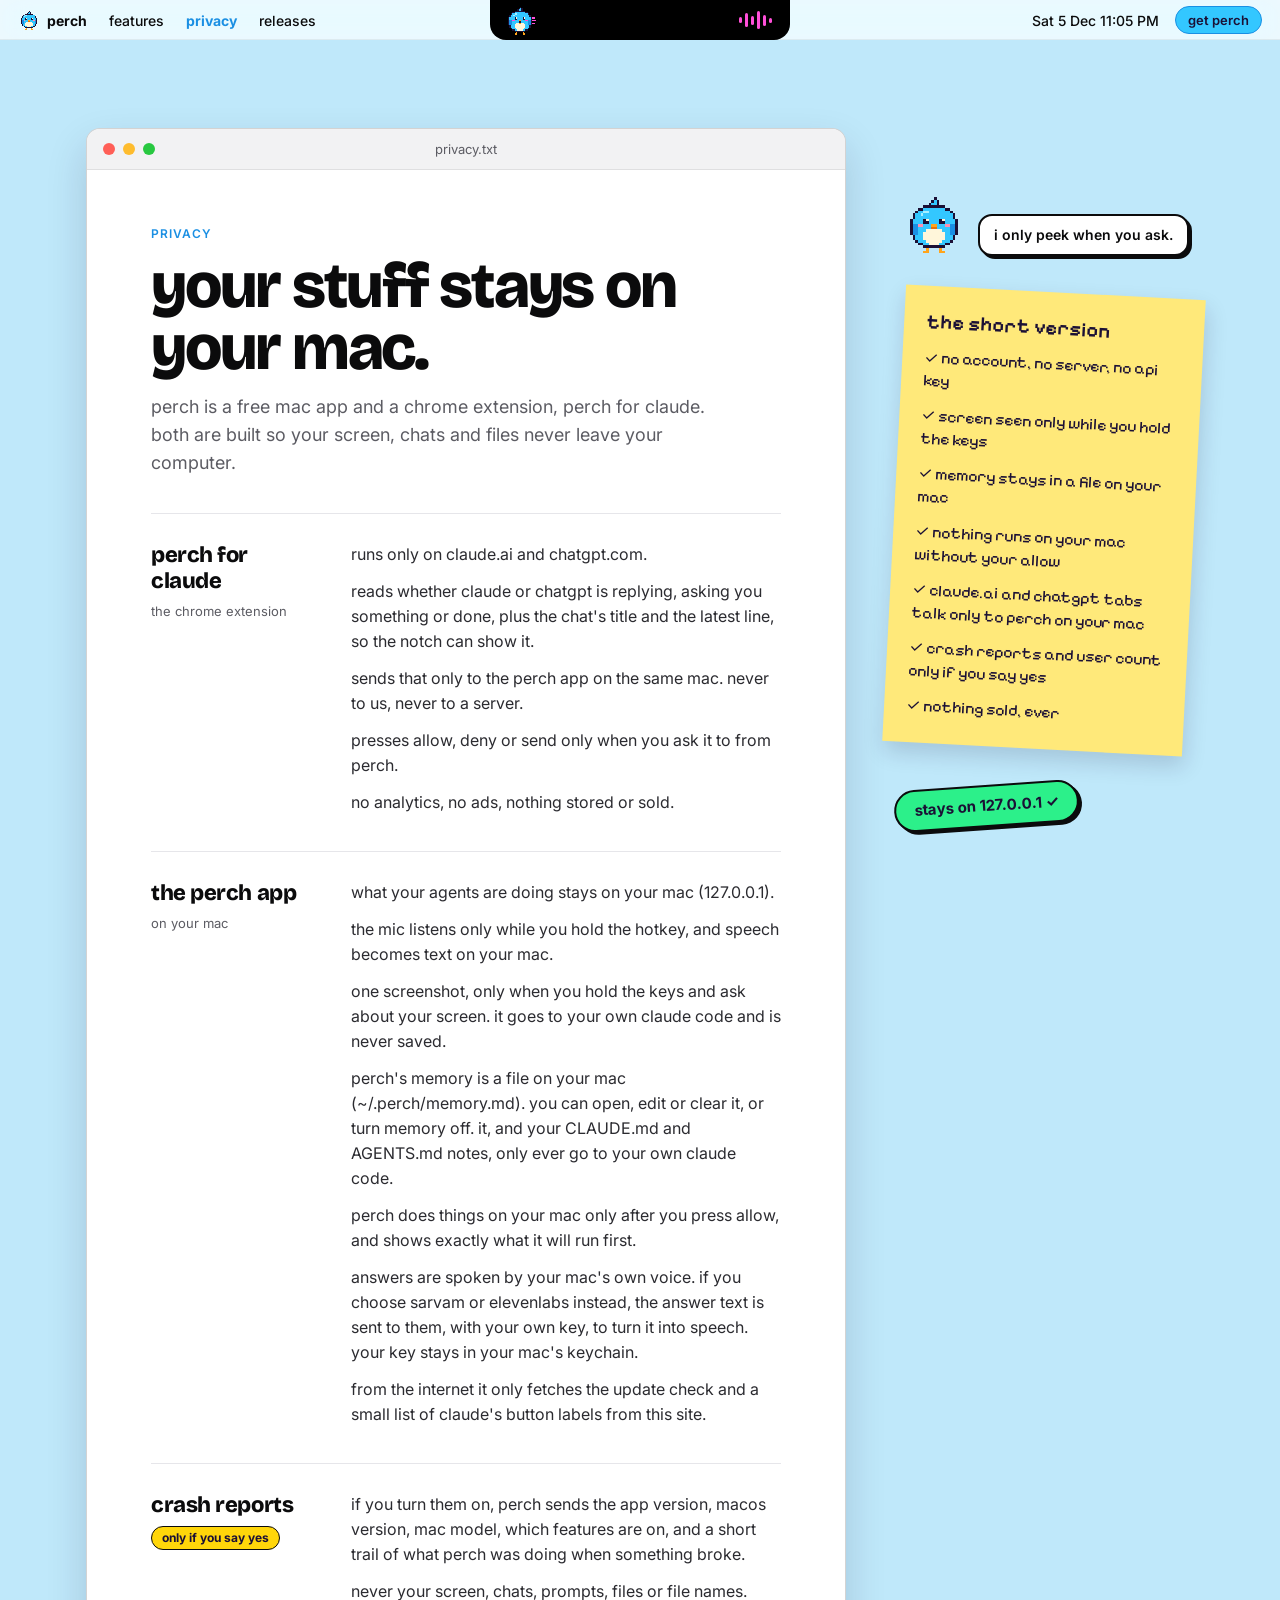
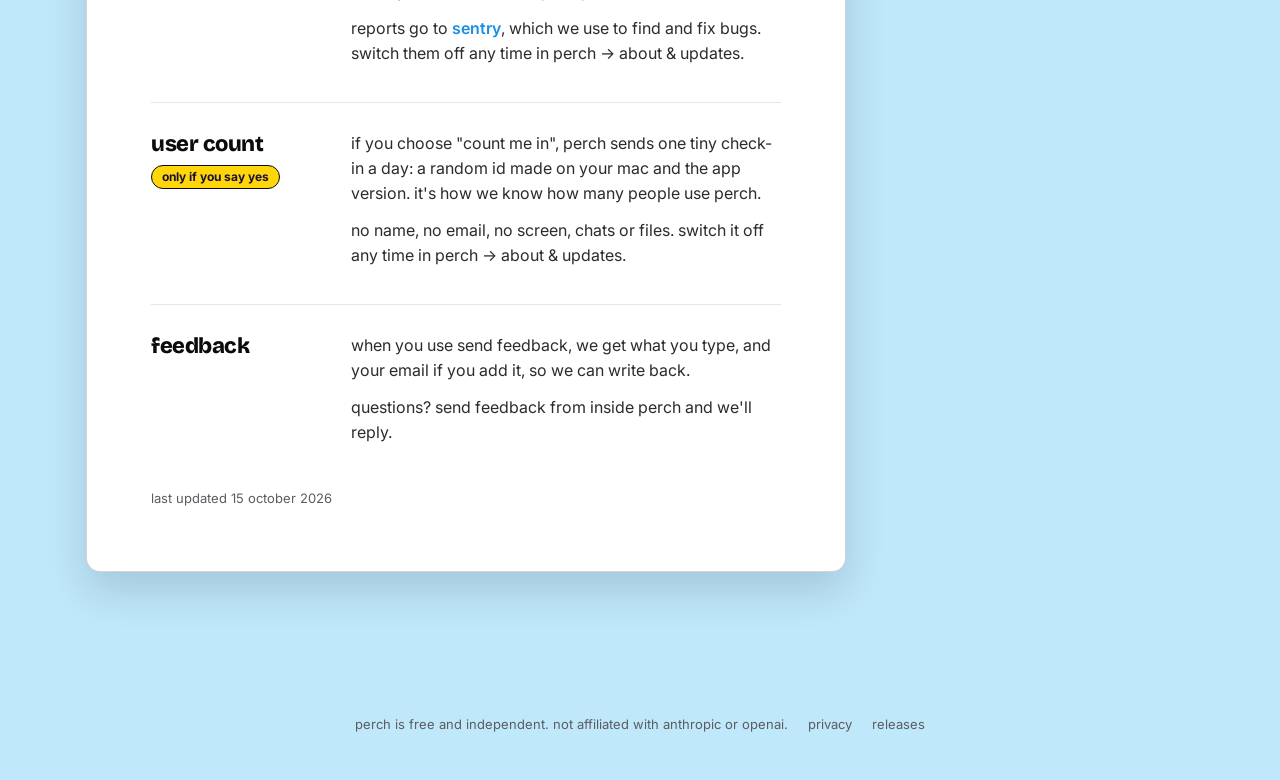
==== privacy.html @ a09ea8f7 "Perch site 2026-10-15 Co-Authored-By: Claude Opus 5.5 <noreply@anthropic.com> Claude-Session: https:" ====
<!doctype html>
<html lang="en">
<head>
<meta charset="utf-8">
<meta name="viewport" content="width=device-width, initial-scale=1">
<title>Perch privacy · your stuff stays on your mac</title>
<meta name="description" content="What Perch and the Perch for Claude extension do with your data: everything stays on your Mac. Crash reports only if you say yes.">
<meta property="og:title" content="Perch privacy · your stuff stays on your mac">
<meta property="og:description" content="No account, no server, no api key. Your screen, chats and files never leave your Mac.">
<meta property="og:image" content="https://agentperch.in/assets/og.png">
<meta name="theme-color" content="#BFE8FA">
<link rel="icon" type="image/png" href="assets/favicon.png">
<link rel="apple-touch-icon" href="assets/app-icon.png">
<link rel="preconnect" href="https://fonts.googleapis.com">
<link rel="preconnect" href="https://fonts.gstatic.com" crossorigin>
<link href="https://fonts.googleapis.com/css2?family=Bricolage+Grotesque:opsz,wght@12..96,800&family=Inter:wght@400;500;600;700&family=Pixelify+Sans:wght@400;600&display=swap" rel="stylesheet">
<link rel="stylesheet" href="site.css">
<style>
.desk{display:flex;justify-content:center;align-items:flex-start;gap:48px;padding:88px 24px 120px;max-width:1440px;margin:0 auto}
.doc-win{width:760px;max-width:100%;flex:none}
.doc{display:flex;flex-direction:column;gap:36px;padding:56px 64px 64px}
.head{display:flex;flex-direction:column;gap:14px}
.head h1{font-family:var(--display);font-weight:800;font-size:64px;line-height:62px;letter-spacing:-.035em}
.head .lede{max-width:560px}
.sec{display:flex;gap:32px;padding-top:28px;border-top:1px solid var(--rule)}
.sec .label{width:168px;flex:none;display:flex;flex-direction:column;gap:8px;align-items:flex-start}
.sec h2{font-family:var(--display);font-weight:800;font-size:22px;line-height:26px;letter-spacing:-.02em}
.sec .sub{font-size:13px;line-height:18px;color:var(--graphite)}
.sec .body{flex:1;display:flex;flex-direction:column;gap:12px;font-size:16px;line-height:25px;color:var(--body)}
.sec .body a{color:var(--sky-shade);font-weight:600}
.updated{font-size:13px;line-height:18px;color:var(--graphite);padding-top:8px}
.side{width:300px;flex:none;display:flex;flex-direction:column;gap:36px;padding-top:64px;position:sticky;top:64px}
.says{display:flex;align-items:flex-end;gap:12px;padding-left:8px}
.says .bubble{padding:10px 14px;background:#fff;border:2px solid var(--ink);border-radius:14px;box-shadow:3px 3px 0 var(--ink);font-size:14px;font-weight:600;line-height:18px}
.note{display:flex;flex-direction:column;gap:12px;width:300px;padding:24px 22px 26px;background:var(--sticky);box-shadow:2px 10px 22px rgba(27,16,53,.16);transform:rotate(3deg);font-family:var(--pixel);color:var(--deep)}
.note b{font-size:20px;line-height:24px;font-weight:600}
.note span{font-size:16px;line-height:23px}
.side .sticker{align-self:flex-start;transform:rotate(-4deg)}
@media (max-width:1180px){
  .desk{flex-direction:column;align-items:center;gap:40px;padding-top:56px}
  .side{position:static;width:100%;max-width:760px;padding-top:0;flex-direction:row;flex-wrap:wrap;align-items:center;gap:28px}
  .side .says{order:0}
}
@media (max-width:700px){
  .desk{padding:32px 16px 72px}
  .doc{padding:36px 22px 40px;gap:28px}
  .head h1{font-size:42px;line-height:42px}
  .head .lede{font-size:17px;line-height:26px}
  .sec{flex-direction:column;gap:12px;padding-top:22px}
  .sec .label{width:auto}
  .note{width:100%;transform:rotate(1.5deg)}
}
</style>
</head>
<body>
<header class="menubar">
  <nav class="menus" aria-label="Main">
    <a class="app" href="./"><img class="px" src="assets/pet-idle.png" width="22" height="22" alt="">perch</a>
    <a href="./#features" class="feat">features</a>
    <a href="privacy.html" class="on" aria-current="page">privacy</a>
    <a href="releases.html">releases</a>
  </nav>
  <div class="notch" aria-hidden="true">
    <img class="px bob" src="assets/pet-speaking.png" width="32" height="32" alt="">
    <div class="wave"><i style="--h:6px;--d:.1"></i><i style="--h:14px;--d:.5"></i><i style="--h:9px;--d:.3"></i><i style="--h:18px;--d:.8"></i><i style="--h:11px;--d:.2"></i><i style="--h:5px;--d:.6"></i></div>
  </div>
  <div class="status">
    <span class="clock" id="clock"></span>
    <a class="pill-btn" href="Perch.dmg" download>get perch</a>
  </div>
</header>

<main class="desk">
  <article class="window doc-win">
    <div class="titlebar"><i class="dot r"></i><i class="dot y"></i><i class="dot g"></i><span class="t">privacy.txt</span><span class="sp"></span></div>
    <div class="doc">
      <div class="head">
        <div class="eyebrow">privacy</div>
        <h1>your stuff stays on your mac.</h1>
        <p class="lede">perch is a free mac app and a chrome extension, perch for claude. both are built so your screen, chats and files never leave your computer.</p>
      </div>

      <section class="sec">
        <div class="label"><h2>perch for claude</h2><div class="sub">the chrome extension</div></div>
        <div class="body">
          <p>runs only on claude.ai and chatgpt.com.</p>
          <p>reads whether claude or chatgpt is replying, asking you something or done, plus the chat's title and the latest line, so the notch can show it.</p>
          <p>sends that only to the perch app on the same mac. never to us, never to a server.</p>
          <p>presses allow, deny or send only when you ask it to from perch.</p>
          <p>no analytics, no ads, nothing stored or sold.</p>
        </div>
      </section>

      <section class="sec">
        <div class="label"><h2>the perch app</h2><div class="sub">on your mac</div></div>
        <div class="body">
          <p>what your agents are doing stays on your mac (127.0.0.1).</p>
          <p>the mic listens only while you hold the hotkey, and speech becomes text on your mac.</p>
          <p>one screenshot, only when you hold the keys and ask about your screen. it goes to your own claude code and is never saved.</p>
          <p>perch's memory is a file on your mac (~/.perch/memory.md). you can open, edit or clear it, or turn memory off. it, and your CLAUDE.md and AGENTS.md notes, only ever go to your own claude code.</p>
          <p>perch does things on your mac only after you press allow, and shows exactly what it will run first.</p>
          <p>answers are spoken by your mac's own voice. if you choose sarvam or elevenlabs instead, the answer text is sent to them, with your own key, to turn it into speech. your key stays in your mac's keychain.</p>
          <p>from the internet it only fetches the update check and a small list of claude's button labels from this site.</p>
        </div>
      </section>

      <section class="sec">
        <div class="label"><h2>crash reports</h2><span class="tag">only if you say yes</span></div>
        <div class="body">
          <p>if you turn them on, perch sends the app version, macos version, mac model, which features are on, and a short trail of what perch was doing when something broke.</p>
          <p>never your screen, chats, prompts, files or file names.</p>
          <p>reports go to <a href="https://sentry.io" rel="noopener">sentry</a>, which we use to find and fix bugs. switch them off any time in perch → about &amp; updates.</p>
        </div>
      </section>

      <section class="sec">
        <div class="label"><h2>user count</h2><span class="tag">only if you say yes</span></div>
        <div class="body">
          <p>if you choose "count me in", perch sends one tiny check-in a day: a random id made on your mac and the app version. it's how we know how many people use perch.</p>
          <p>no name, no email, no screen, chats or files. switch it off any time in perch → about &amp; updates.</p>
        </div>
      </section>

      <section class="sec">
        <div class="label"><h2>feedback</h2></div>
        <div class="body">
          <p>when you use send feedback, we get what you type, and your email if you add it, so we can write back.</p>
          <p>questions? send feedback from inside perch and we'll reply.</p>
        </div>
      </section>

      <p class="updated">last updated 15 october 2026</p>
    </div>
  </article>

  <aside class="side" aria-label="The short version">
    <div class="says"><img class="px bob" src="assets/pet-idle.png" width="64" height="64" alt=""><span class="bubble">i only peek when you ask.</span></div>
    <div class="note">
      <b>the short version</b>
      <span>✓ no account, no server, no api key</span>
      <span>✓ screen seen only while you hold the keys</span>
      <span>✓ memory stays in a file on your mac</span>
      <span>✓ nothing runs on your mac without your allow</span>
      <span>✓ claude.ai and chatgpt tabs talk only to perch on your mac</span>
      <span>✓ crash reports and user count only if you say yes</span>
      <span>✓ nothing sold, ever</span>
    </div>
    <span class="sticker lime">stays on 127.0.0.1 ✓</span>
  </aside>
</main>

<footer>
  <span>perch is free and independent. not affiliated with anthropic or openai.</span>
  <a href="privacy.html">privacy</a>
  <a href="releases.html">releases</a>
</footer>

<script src="site.js"></script>
</body>
</html>
---- site.css ----
/* Shared styles for the Perch site's inner pages (privacy, releases). The landing page carries its own. */
:root{
  --desk:#BFE8FA; --paper:#FFFFFF; --fog:#F2F2F3; --ink:#0B0B0C; --graphite:#5C5C63; --body:#2B2B30; --rule:#E6E6EA;
  --deep:#1B1035; --sky:#33C7FF; --sky-shade:#1A8FE3; --lemon:#FFD60A; --lime:#2CF08A; --hot:#FF3D5A;
  --violet:#8C6BFF; --magenta:#FF4FD8; --sticky:#FFE97A;
  --display:"Bricolage Grotesque",system-ui,sans-serif; --sans:Inter,system-ui,-apple-system,sans-serif;
  --pixel:"Pixelify Sans",var(--sans);
}
*{box-sizing:border-box;margin:0;padding:0}
body{background:var(--desk);color:var(--ink);font-family:var(--sans);-webkit-font-smoothing:antialiased;overflow-x:hidden}
a{color:inherit;text-decoration:none}
img.px{image-rendering:pixelated;image-rendering:crisp-edges;display:block}

/* menu bar */
.menubar{position:sticky;top:0;z-index:50;height:40px;display:flex;justify-content:space-between;align-items:flex-start;padding:0 18px;background:rgba(255,255,255,.72);backdrop-filter:saturate(1.6) blur(14px);-webkit-backdrop-filter:saturate(1.6) blur(14px);border-bottom:1px solid rgba(11,11,12,.06)}
.menus,.status{display:flex;align-items:center;gap:22px;height:40px;flex:1;font-size:14px;font-weight:500}
.status{justify-content:flex-end;gap:16px}
.menus .app{display:flex;align-items:center;gap:7px;font-weight:700}
.menus a:hover{color:var(--sky-shade)}
.menus a.on{color:var(--sky-shade);font-weight:700}
.notch{flex:0 0 300px;height:40px;background:#000;border-radius:0 0 16px 16px;display:flex;align-items:center;justify-content:space-between;padding:0 18px 0 14px}
.wave{display:flex;gap:3px;align-items:center;height:20px}
.wave i{width:3px;border-radius:2px;background:var(--magenta);display:block;height:var(--h)}
.pill-btn{white-space:nowrap;display:inline-flex;align-items:center;padding:5px 12px;background:var(--sky);border:1px solid var(--sky-shade);border-radius:999px;font-weight:600;font-size:13px;color:var(--deep)}

/* windows */
.window{background:#fff;border:1px solid rgba(11,11,12,.18);border-radius:14px;box-shadow:0 18px 40px rgba(27,16,53,.16);overflow:hidden}
.window.bold{border:2px solid var(--ink);box-shadow:6px 6px 0 var(--deep)}
.titlebar{display:flex;align-items:center;gap:8px;padding:12px 16px;background:var(--fog);border-bottom:1px solid rgba(11,11,12,.08);font-size:13px;line-height:16px;color:var(--graphite)}
.titlebar .t{flex:1;text-align:center}
.titlebar .sp{width:52px}
.dot{width:12px;height:12px;border-radius:50%;flex:none}
.dot.r{background:#FF5F57}.dot.y{background:#FEBC2E}.dot.g{background:#28C840}

/* type */
.eyebrow{font-size:12px;font-weight:600;letter-spacing:.08em;text-transform:uppercase;color:var(--sky-shade)}
.eyebrow.muted{color:var(--graphite)}
.lede{font-size:18px;line-height:28px;color:var(--graphite)}

/* pills and stickers */
.tag{display:inline-block;padding:3px 10px;border-radius:999px;background:var(--lemon);border:1.5px solid var(--ink);font-size:12px;font-weight:700;line-height:16px;color:var(--deep)}
.tag.lime{background:var(--lime);border-width:2px;letter-spacing:.04em;padding:4px 12px}
.sticker{display:inline-flex;align-items:center;padding:10px 18px;border:2px solid var(--ink);border-radius:999px;box-shadow:3px 3px 0 var(--ink);font-size:15px;font-weight:700;line-height:18px;color:var(--deep);background:#fff}
.sticker.lime{background:var(--lime)}
.btn{display:inline-flex;align-items:center;padding:13px 24px;border-radius:999px;background:var(--sky);border:1.5px solid var(--sky-shade);box-shadow:inset 0 2px 0 rgba(255,255,255,.6),0 3px 0 var(--sky-shade);font-size:16px;font-weight:700;line-height:20px;color:var(--deep);transition:transform .15s,box-shadow .15s}
.btn:hover{transform:translateY(-1px);box-shadow:inset 0 2px 0 rgba(255,255,255,.6),0 5px 0 var(--sky-shade)}

footer{text-align:center;display:flex;flex-wrap:wrap;justify-content:center;gap:8px 20px;padding:24px 16px 48px;font-size:13px;color:var(--graphite)}
footer a:hover{color:var(--ink)}

@media (prefers-reduced-motion:no-preference){
  .wave i{animation:wave 1.1s ease-in-out infinite;animation-delay:calc(var(--d) * -1s)}
  .bob{animation:bob 2.6s ease-in-out infinite}
}
@keyframes wave{0%,100%{transform:scaleY(.45)}50%{transform:scaleY(1)}}
@keyframes bob{0%,100%{transform:translateY(0)}50%{transform:translateY(-4px)}}

@media (max-width:860px){
  .status .clock,.status svg{display:none}
  .notch{flex-basis:150px;padding:0 12px 0 10px}
  .menubar{padding:0 12px}
}
@media (max-width:520px){
  .menus{gap:14px;font-size:13px}
  .menus a.feat{display:none}
  .notch{display:none}
  .status .pill-btn{display:inline-flex}
}
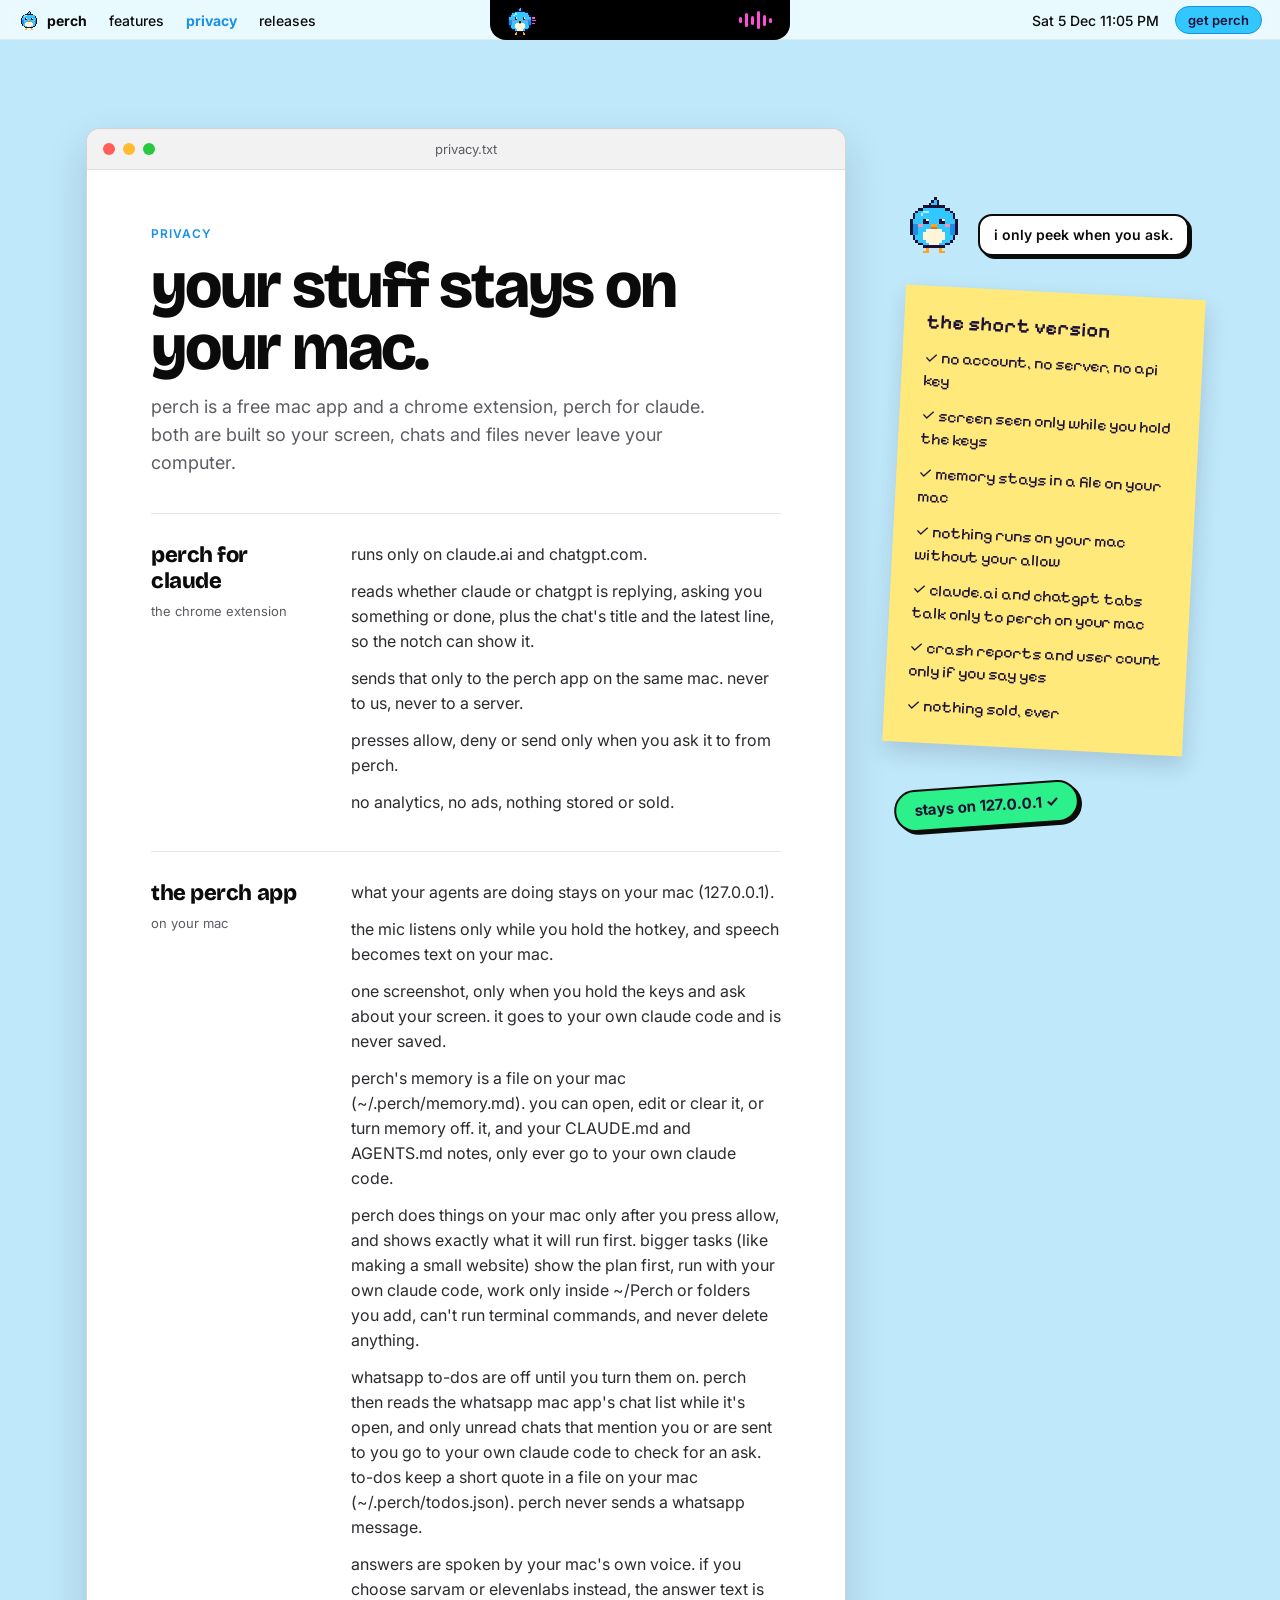
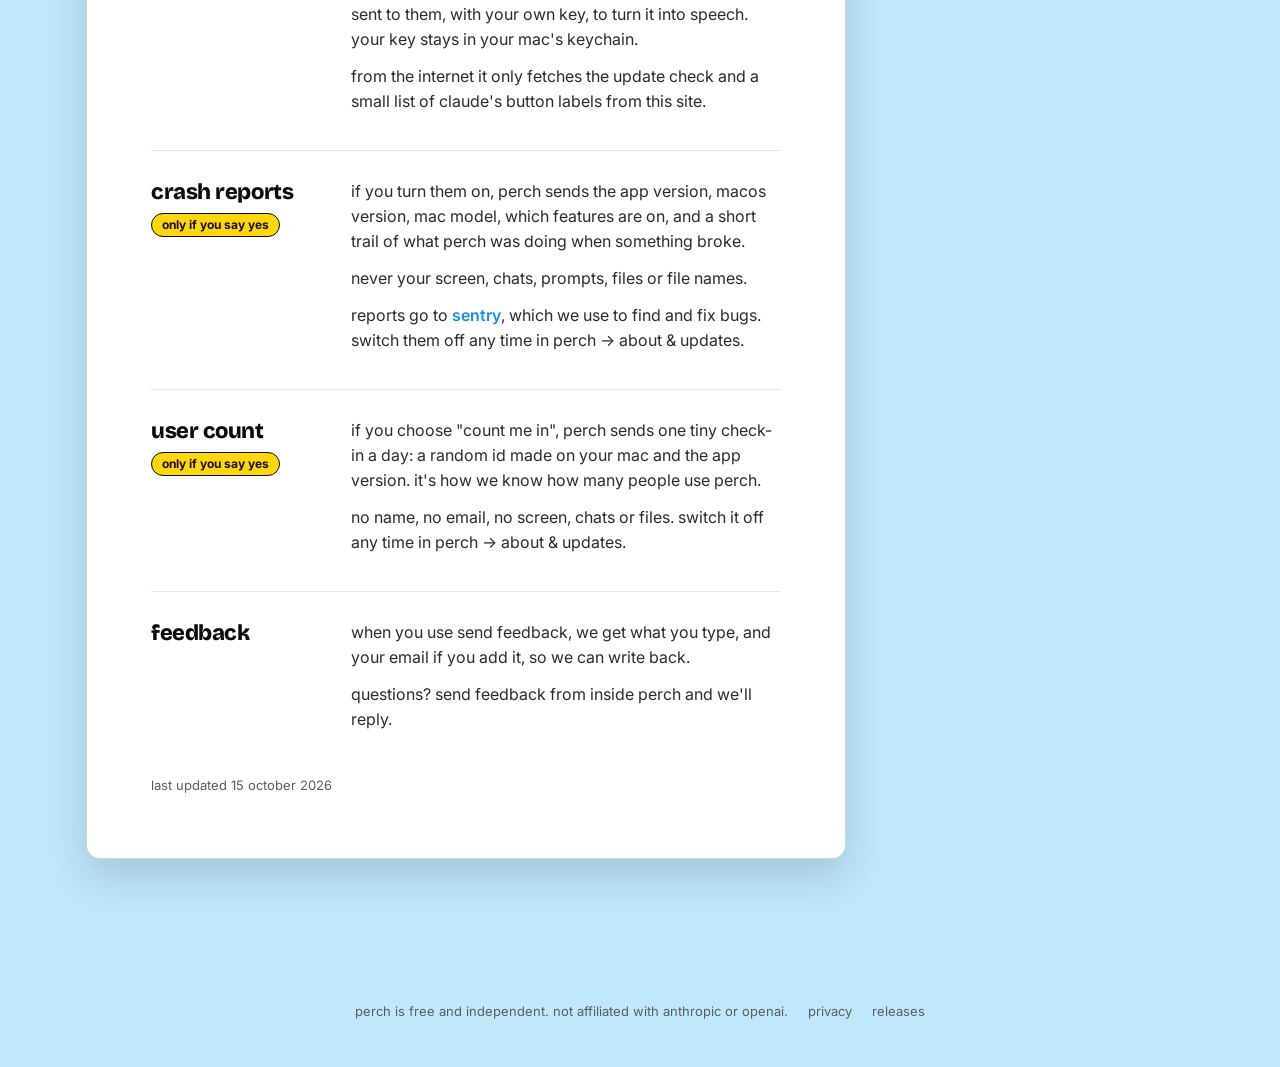
==== commit c69d5945: "Perch site 2026-10-16 Co-Authored-By: Claude Opus 5.5 <noreply@anthropic.com> Claude-Session: https:" ====
--- a/privacy.html
+++ b/privacy.html
@@ -98,7 +98,8 @@
           <p>the mic listens only while you hold the hotkey, and speech becomes text on your mac.</p>
           <p>one screenshot, only when you hold the keys and ask about your screen. it goes to your own claude code and is never saved.</p>
           <p>perch's memory is a file on your mac (~/.perch/memory.md). you can open, edit or clear it, or turn memory off. it, and your CLAUDE.md and AGENTS.md notes, only ever go to your own claude code.</p>
-          <p>perch does things on your mac only after you press allow, and shows exactly what it will run first.</p>
+          <p>perch does things on your mac only after you press allow, and shows exactly what it will run first. bigger tasks (like making a small website) show the plan first, run with your own claude code, work only inside ~/Perch or folders you add, can't run terminal commands, and never delete anything.</p>
+          <p>whatsapp to-dos are off until you turn them on. perch then reads the whatsapp mac app's chat list while it's open, and only unread chats that mention you or are sent to you go to your own claude code to check for an ask. to-dos keep a short quote in a file on your mac (~/.perch/todos.json). perch never sends a whatsapp message.</p>
           <p>answers are spoken by your mac's own voice. if you choose sarvam or elevenlabs instead, the answer text is sent to them, with your own key, to turn it into speech. your key stays in your mac's keychain.</p>
           <p>from the internet it only fetches the update check and a small list of claude's button labels from this site.</p>
         </div>
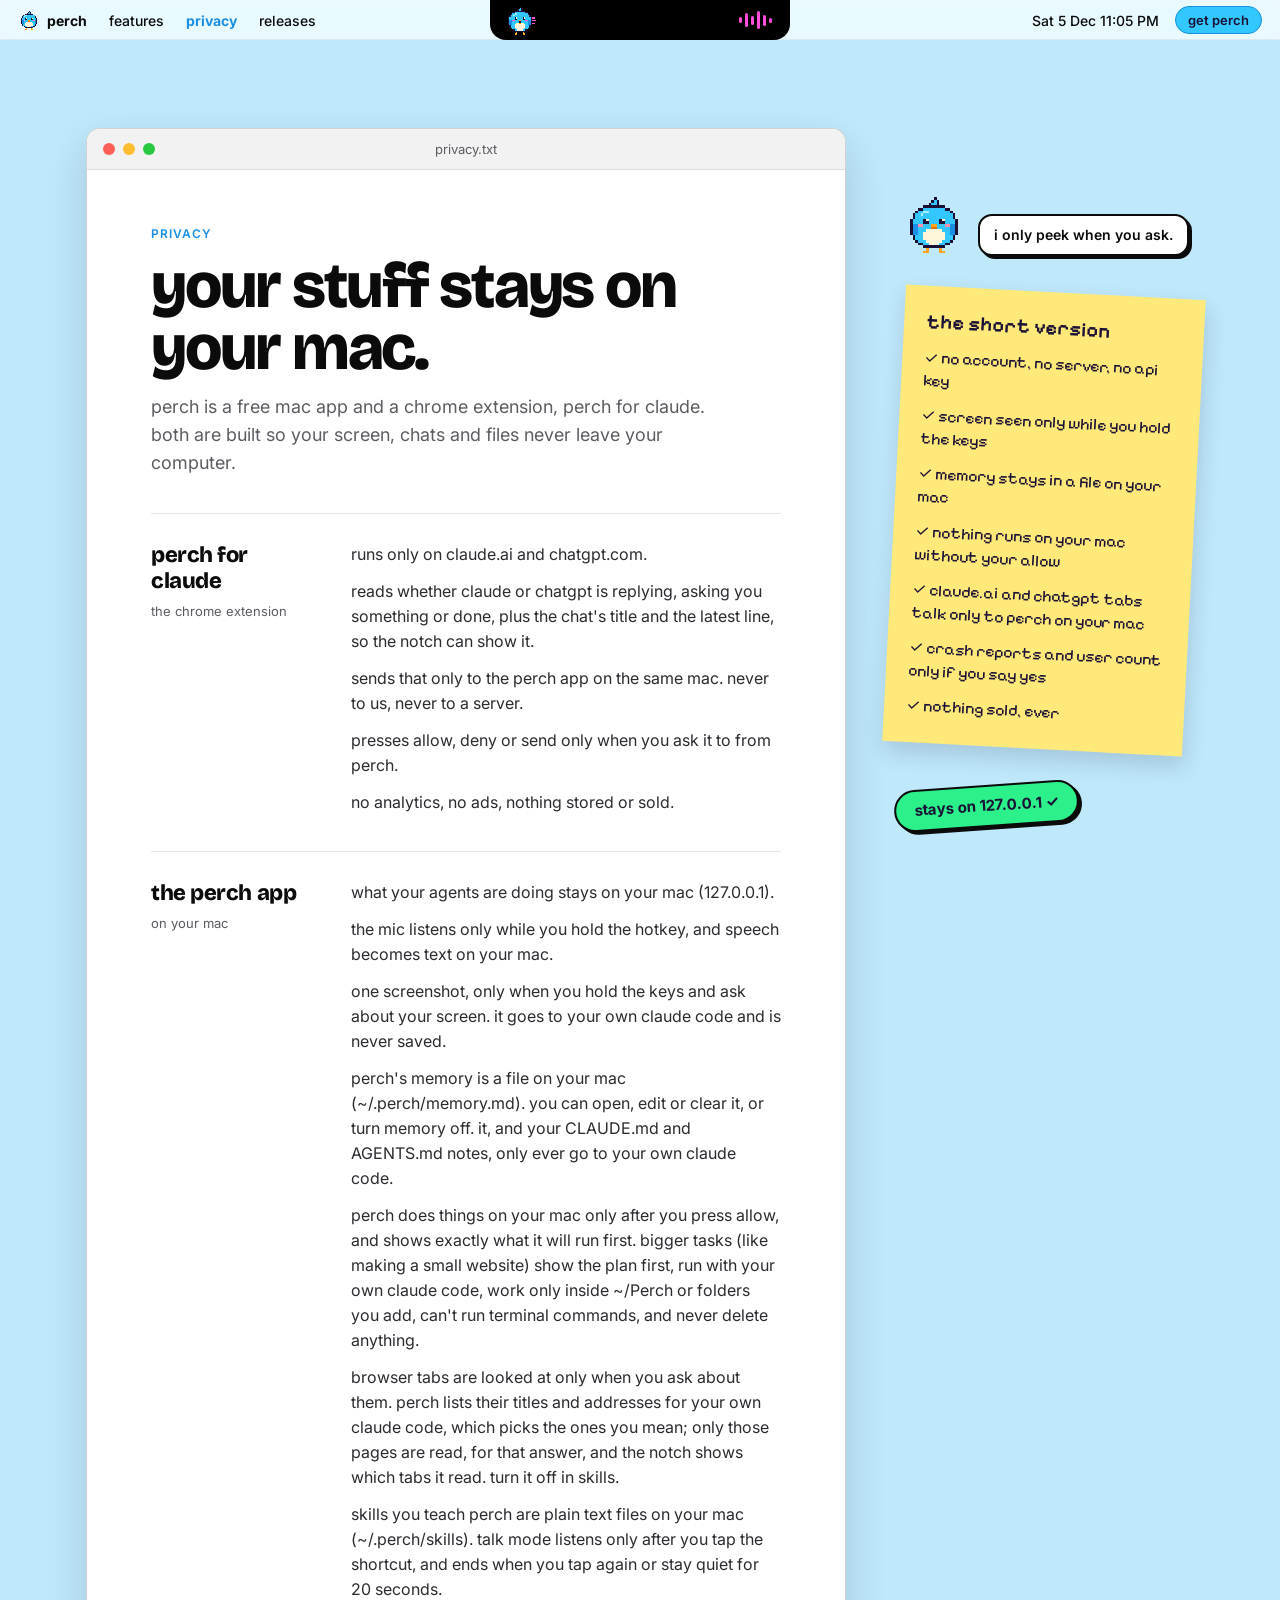
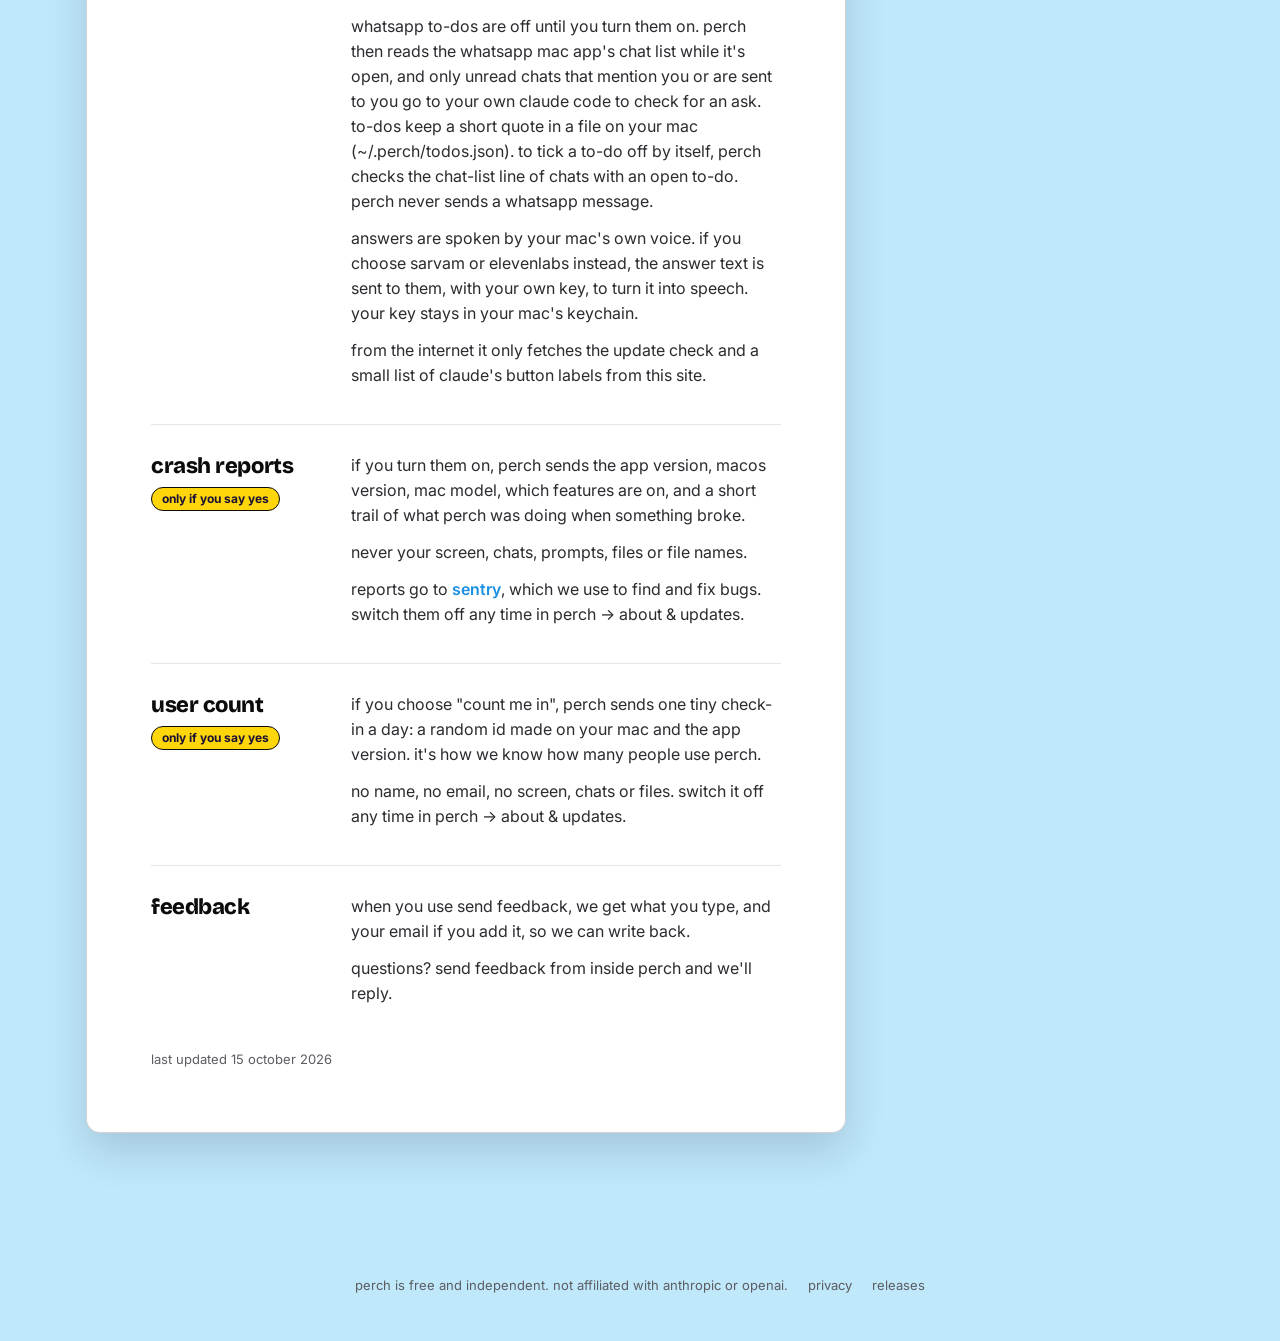
==== commit 0943aa64: "Perch site 2026-10-17 Co-Authored-By: Claude Opus 5.5 <noreply@anthropic.com> Claude-Session: https:" ====
--- a/privacy.html
+++ b/privacy.html
@@ -99,7 +99,9 @@
           <p>one screenshot, only when you hold the keys and ask about your screen. it goes to your own claude code and is never saved.</p>
           <p>perch's memory is a file on your mac (~/.perch/memory.md). you can open, edit or clear it, or turn memory off. it, and your CLAUDE.md and AGENTS.md notes, only ever go to your own claude code.</p>
           <p>perch does things on your mac only after you press allow, and shows exactly what it will run first. bigger tasks (like making a small website) show the plan first, run with your own claude code, work only inside ~/Perch or folders you add, can't run terminal commands, and never delete anything.</p>
-          <p>whatsapp to-dos are off until you turn them on. perch then reads the whatsapp mac app's chat list while it's open, and only unread chats that mention you or are sent to you go to your own claude code to check for an ask. to-dos keep a short quote in a file on your mac (~/.perch/todos.json). perch never sends a whatsapp message.</p>
+          <p>browser tabs are looked at only when you ask about them. perch lists their titles and addresses for your own claude code, which picks the ones you mean; only those pages are read, for that answer, and the notch shows which tabs it read. turn it off in skills.</p>
+          <p>skills you teach perch are plain text files on your mac (~/.perch/skills). talk mode listens only after you tap the shortcut, and ends when you tap again or stay quiet for 20 seconds.</p>
+          <p>whatsapp to-dos are off until you turn them on. perch then reads the whatsapp mac app's chat list while it's open, and only unread chats that mention you or are sent to you go to your own claude code to check for an ask. to-dos keep a short quote in a file on your mac (~/.perch/todos.json). to tick a to-do off by itself, perch checks the chat-list line of chats with an open to-do. perch never sends a whatsapp message.</p>
           <p>answers are spoken by your mac's own voice. if you choose sarvam or elevenlabs instead, the answer text is sent to them, with your own key, to turn it into speech. your key stays in your mac's keychain.</p>
           <p>from the internet it only fetches the update check and a small list of claude's button labels from this site.</p>
         </div>
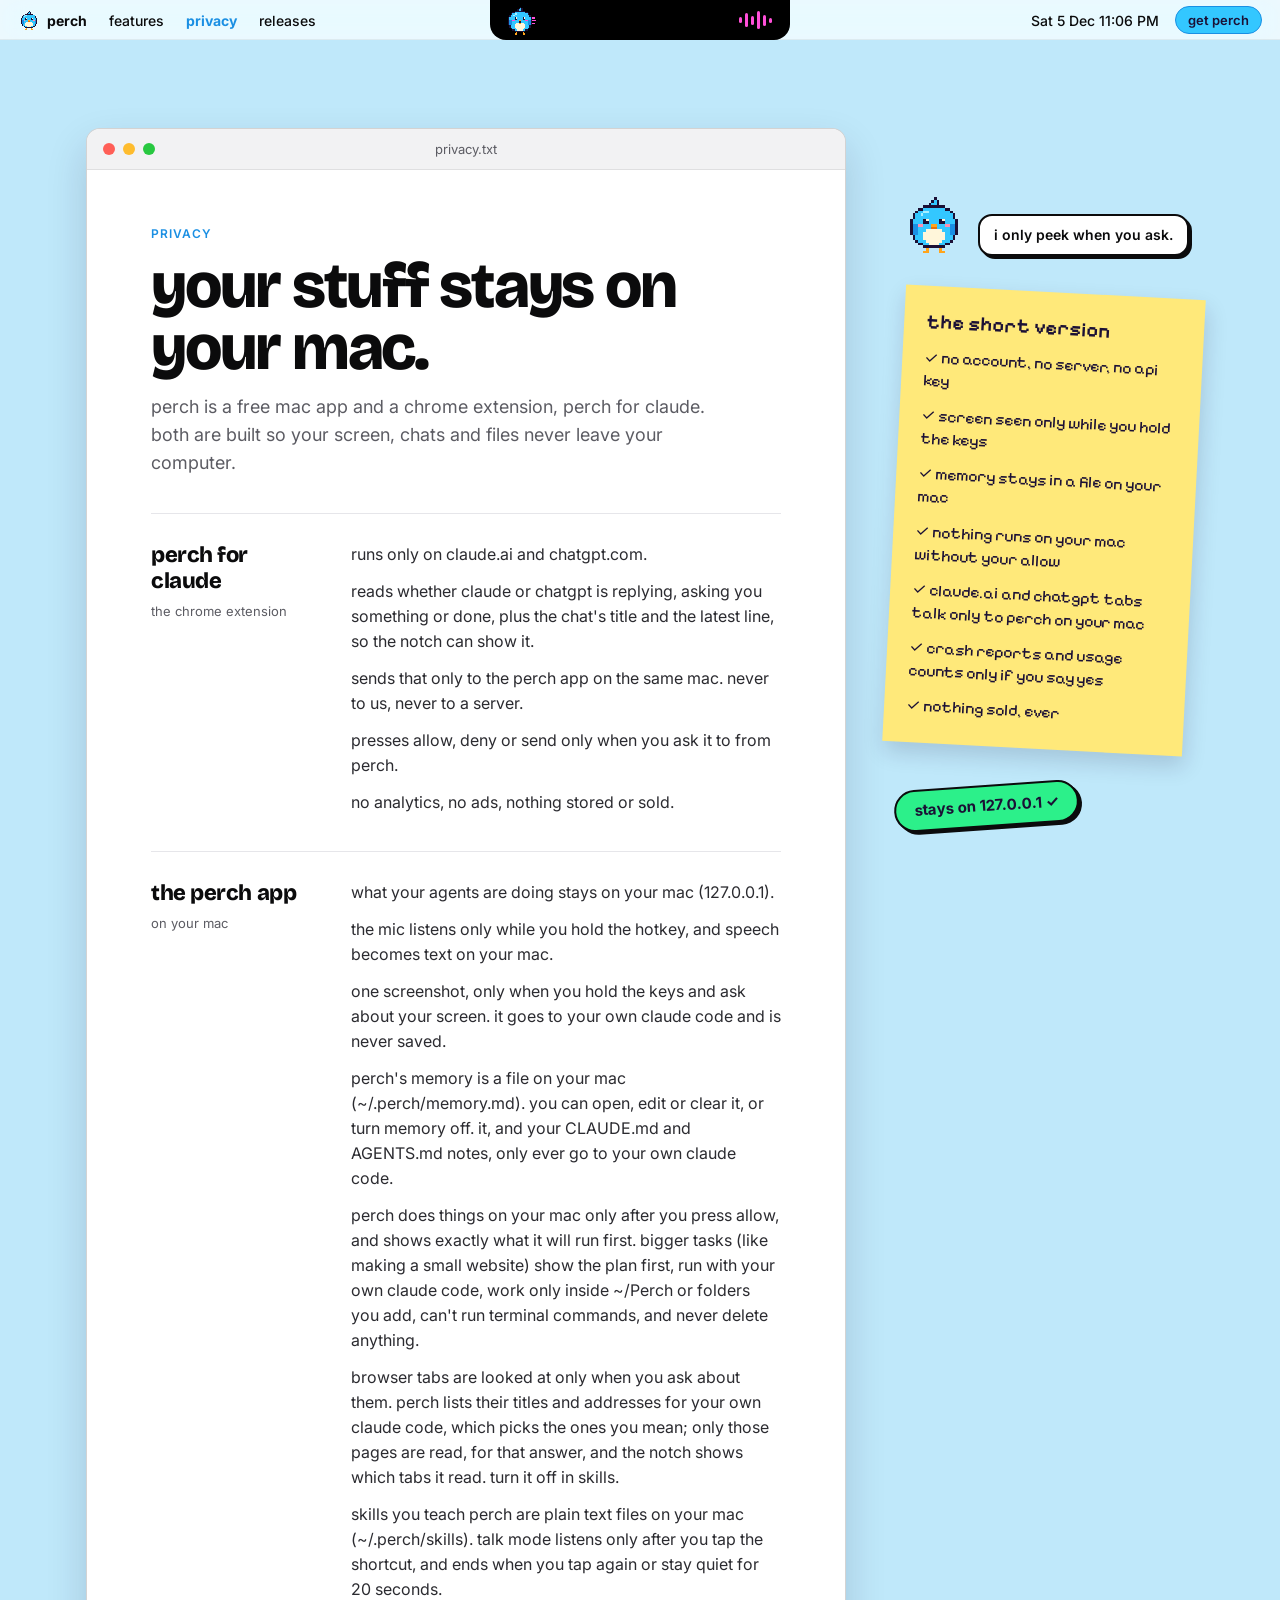
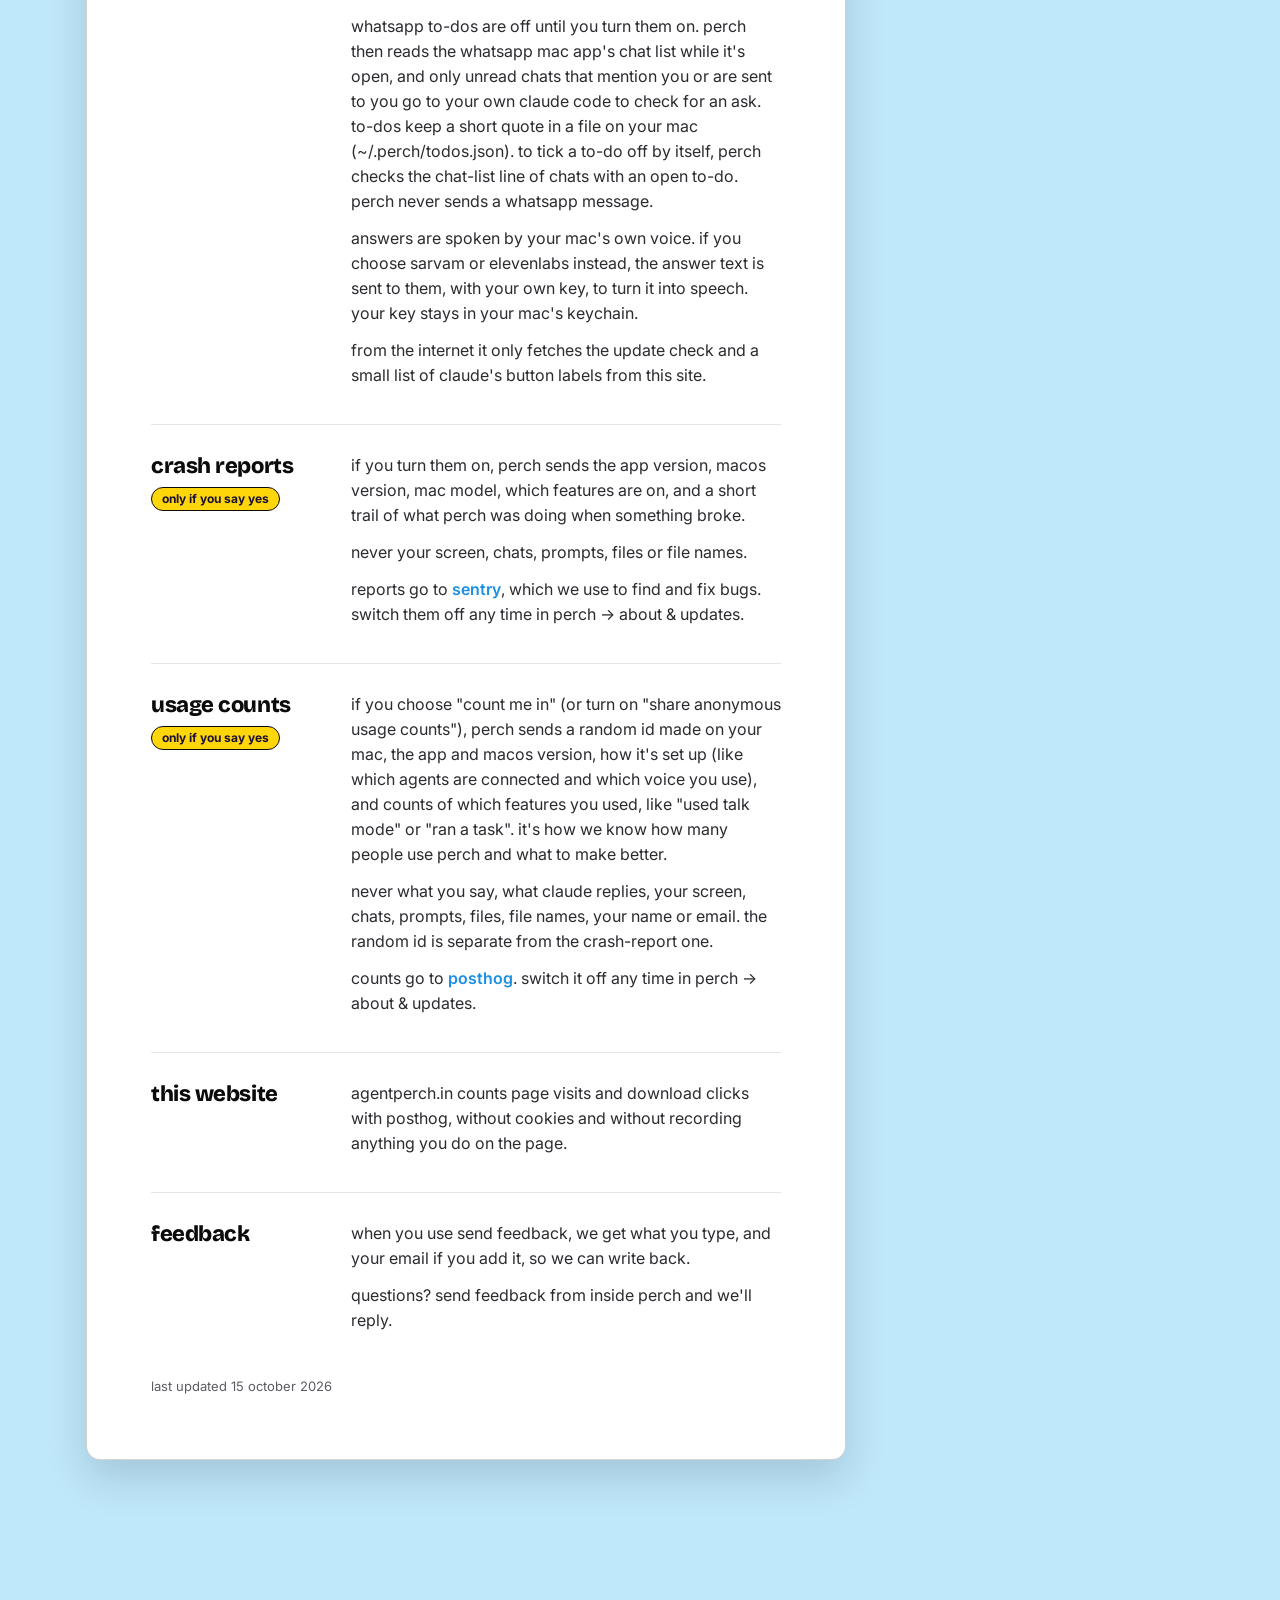
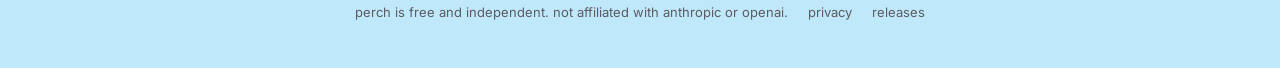
==== commit 2f6c659c: "Perch site 2026-10-18 Co-Authored-By: Claude Opus 5.5 <noreply@anthropic.com> Claude-Session: https:" ====
--- a/privacy.html
+++ b/privacy.html
@@ -117,10 +117,18 @@
       </section>
 
       <section class="sec">
-        <div class="label"><h2>user count</h2><span class="tag">only if you say yes</span></div>
+        <div class="label"><h2>usage counts</h2><span class="tag">only if you say yes</span></div>
         <div class="body">
-          <p>if you choose "count me in", perch sends one tiny check-in a day: a random id made on your mac and the app version. it's how we know how many people use perch.</p>
-          <p>no name, no email, no screen, chats or files. switch it off any time in perch → about &amp; updates.</p>
+          <p>if you choose "count me in" (or turn on "share anonymous usage counts"), perch sends a random id made on your mac, the app and macos version, how it's set up (like which agents are connected and which voice you use), and counts of which features you used, like "used talk mode" or "ran a task". it's how we know how many people use perch and what to make better.</p>
+          <p>never what you say, what claude replies, your screen, chats, prompts, files, file names, your name or email. the random id is separate from the crash-report one.</p>
+          <p>counts go to <a href="https://posthog.com" rel="noopener">posthog</a>. switch it off any time in perch → about &amp; updates.</p>
+        </div>
+      </section>
+
+      <section class="sec">
+        <div class="label"><h2>this website</h2></div>
+        <div class="body">
+          <p>agentperch.in counts page visits and download clicks with posthog, without cookies and without recording anything you do on the page.</p>
         </div>
       </section>
 
@@ -145,7 +153,7 @@
       <span>✓ memory stays in a file on your mac</span>
       <span>✓ nothing runs on your mac without your allow</span>
       <span>✓ claude.ai and chatgpt tabs talk only to perch on your mac</span>
-      <span>✓ crash reports and user count only if you say yes</span>
+      <span>✓ crash reports and usage counts only if you say yes</span>
       <span>✓ nothing sold, ever</span>
     </div>
     <span class="sticker lime">stays on 127.0.0.1 ✓</span>
@@ -159,5 +167,6 @@
 </footer>
 
 <script src="site.js"></script>
+<script src="analytics.js" defer></script>
 </body>
 </html>
